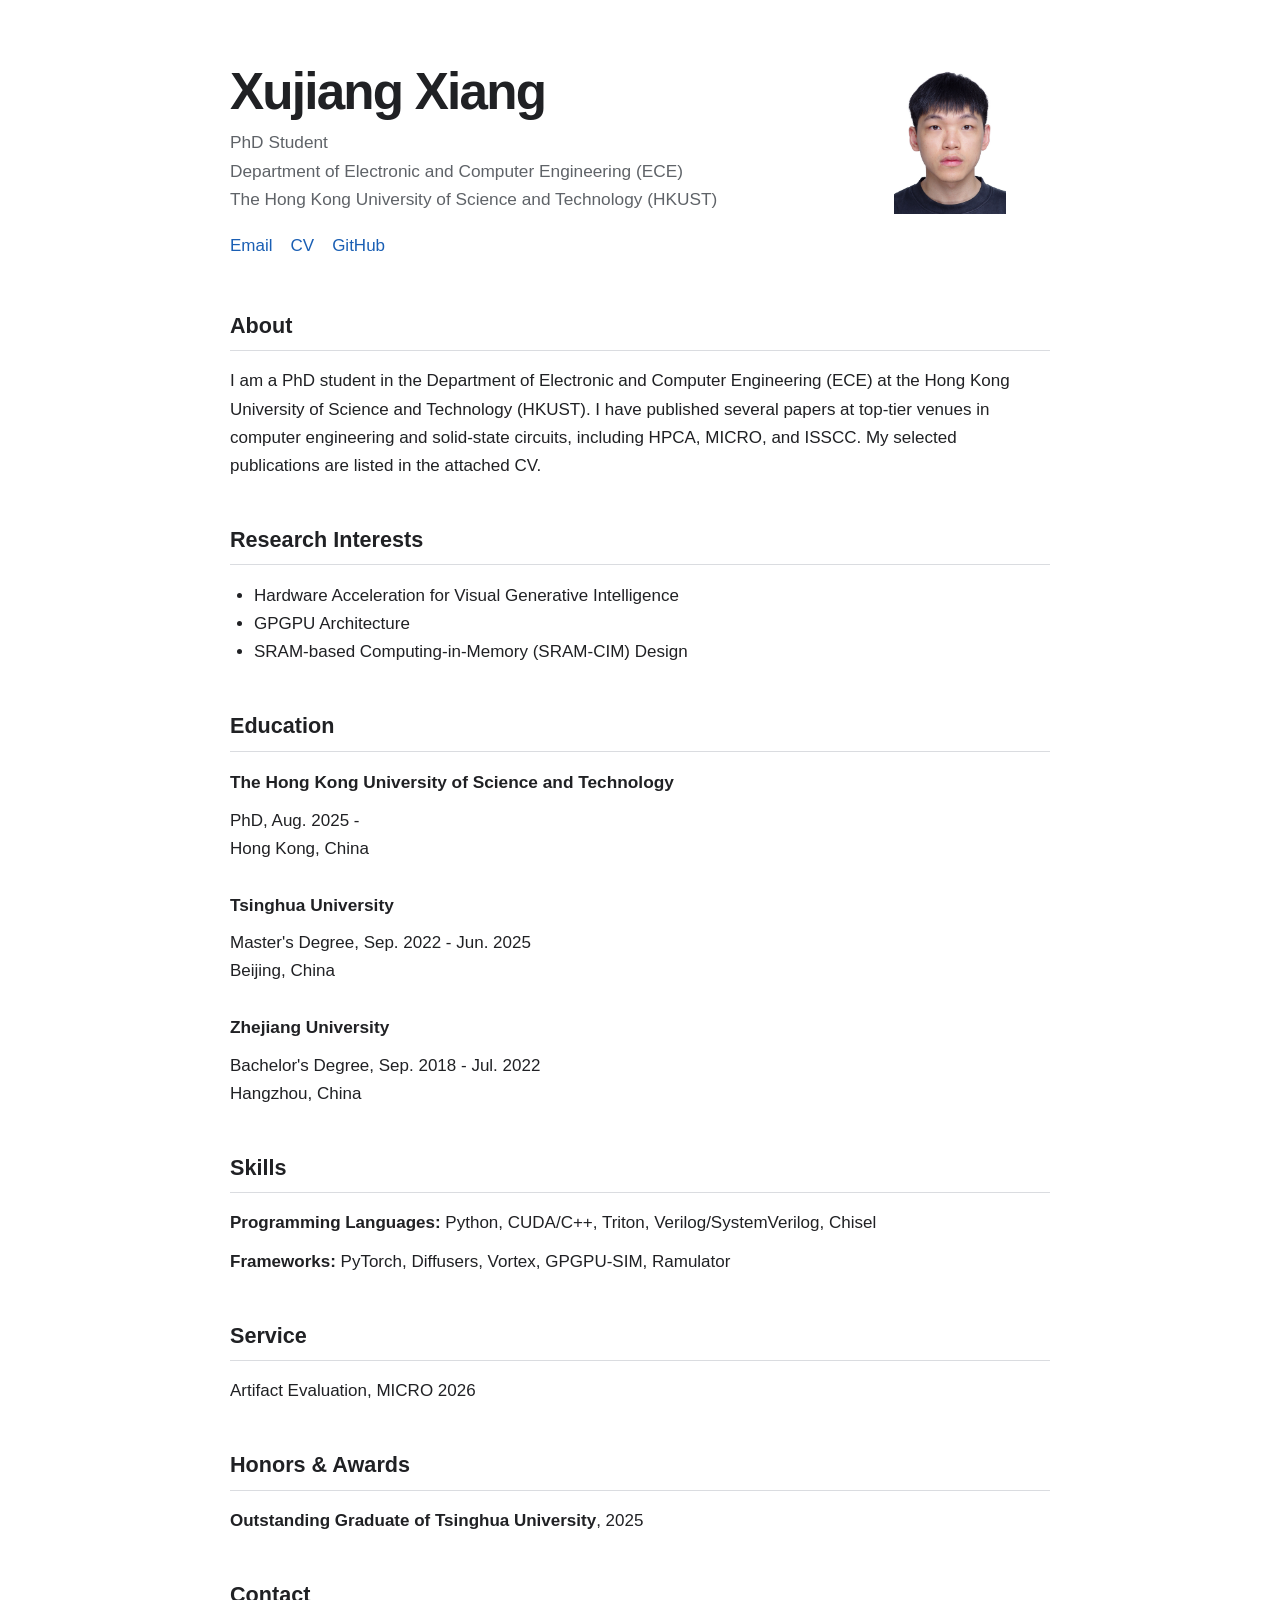
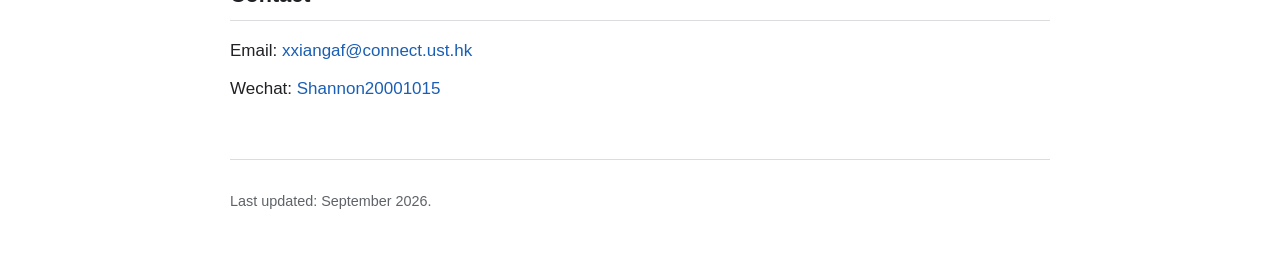
==== index.html @ cbf70832 "Add files via upload" ====
<!DOCTYPE html>
<html lang="en">
<head>
  <meta charset="UTF-8" />
  <meta name="viewport" content="width=device-width, initial-scale=1.0" />
  <meta
    name="description"
    content="Personal academic homepage of Xujiang Xiang, PhD student in ECE at HKUST."
  />
  <title>Xujiang Xiang | Academic Homepage</title>
  <link rel="stylesheet" href="style.css" />

  <!-- Override the default square/cropped profile-photo style. -->
  <style>
    .profile-photo {
      width: 200px;
      height: 150px;
      flex: 0 0 200px;
      aspect-ratio: 4 / 3;
      object-fit: contain;
      object-position: center;
      border-radius: 8px;
    }

    @media (max-width: 640px) {
      .profile-photo {
        width: 160px;
        height: 120px;
        flex-basis: 160px;
      }
    }
  </style>
</head>

<body>
  <main class="container">
    <header class="hero">
      <div>
        <h1>Xujiang Xiang</h1>
        <p class="subtitle">
          PhD Student<br />
          Department of Electronic and Computer Engineering (ECE)<br />
          The Hong Kong University of Science and Technology (HKUST)
        </p>

        <nav class="links" aria-label="Profile links">
          <a href="mailto:xxiangaf@connect.ust.hk">Email</a>
          <a href="cv.pdf">CV</a>
          <a href="https://github.com/Tom-HKUST" target="_blank" rel="noopener noreferrer">GitHub</a>
        </nav>
      </div>

      <img
        class="profile-photo"
        src="photo.jpg"
        alt="Portrait of Xujiang Xiang"
      />
    </header>

    <section>
      <h2>About</h2>
      <p>
        I am a PhD student in the Department of Electronic and Computer
        Engineering (ECE) at the Hong Kong University of Science and
        Technology (HKUST). I have published several papers at top-tier venues in computer engineering and solid-state circuits, including HPCA, MICRO, and ISSCC. 
        My selected publications are listed in the attached CV.
      </p>
    </section>

    <section>
      <h2>Research Interests</h2>
      <ul>
        <li>Hardware Acceleration for Visual Generative Intelligence</li>
        <li>GPGPU Architecture</li>
        <li>SRAM-based Computing-in-Memory (SRAM-CIM) Design</li>
      </ul>
    </section>

    <section>
      <h2>Education</h2>

      <article class="item">
        <h3>The Hong Kong University of Science and Technology</h3>
        <p>
          PhD, Aug. 2025 -<br />
          Hong Kong, China
        </p>
      </article>

      <article class="item">
        <h3>Tsinghua University</h3>
        <p>
          Master's Degree, Sep. 2022 - Jun. 2025<br />
          Beijing, China
        </p>
      </article>

      <article class="item">
        <h3>Zhejiang University</h3>
        <p>
          Bachelor's Degree, Sep. 2018 - Jul. 2022<br />
          Hangzhou, China
        </p>
      </article>
    </section>

    <section>
      <h2>Skills</h2>
      <p>
        <strong>Programming Languages:</strong>
        Python, CUDA/C++, Triton, Verilog/SystemVerilog, Chisel
      </p>
      <p>
        <strong>Frameworks:</strong>
        PyTorch, Diffusers, Vortex, GPGPU-SIM, Ramulator
      </p>
    </section>

    <section>
      <h2>Service</h2>
      <p>
        Artifact Evaluation, MICRO 2026
      </p>
    </section>

    <section>
      <h2>Honors &amp; Awards</h2>
      <p>
        <strong>Outstanding Graduate of Tsinghua University</strong>, 2025
      </p>
    </section>

    <section>
      <h2>Contact</h2>
      <p>
        Email:
        <a href="mailto:xxiangaf@connect.ust.hk">xxiangaf@connect.ust.hk</a>
      </p>
      <p>
        Wechat:
        <a >Shannon20001015</a>
      </p>      
    </section>

    <footer>
      <p>Last updated: September 2026.</p>
    </footer>
  </main>
</body>
</html>
---- style.css ----
/* Simple academic homepage */

:root {
  --text: #202124;
  --muted: #5f6368;
  --link: #1a5fb4;
  --border: #dadce0;
  --background: #ffffff;
  --max-width: 820px;
}

* {
  box-sizing: border-box;
}

html {
  scroll-behavior: smooth;
}

body {
  margin: 0;
  background: var(--background);
  color: var(--text);
  font-family:
    -apple-system, BlinkMacSystemFont, "Segoe UI", Roboto, Helvetica, Arial,
    sans-serif;
  font-size: 17px;
  line-height: 1.65;
}

.container {
  width: min(var(--max-width), calc(100% - 40px));
  margin: 0 auto;
  padding: 64px 0 40px;
}

.hero {
  display: flex;
  align-items: flex-start;
  justify-content: space-between;
  gap: 32px;
  margin-bottom: 48px;
}

h1 {
  margin: 0 0 8px;
  font-size: clamp(2.2rem, 6vw, 3.2rem);
  line-height: 1.1;
  letter-spacing: -0.035em;
}

.subtitle {
  margin: 0;
  color: var(--muted);
  font-size: 1.08rem;
}

.links,
.pub-links {
  display: flex;
  flex-wrap: wrap;
  gap: 10px 18px;
  margin-top: 18px;
}

a {
  color: var(--link);
  text-decoration: none;
}

a:hover,
a:focus {
  text-decoration: underline;
}

section {
  margin-top: 42px;
}

h2 {
  margin: 0 0 16px;
  padding-bottom: 7px;
  border-bottom: 1px solid var(--border);
  font-size: 1.35rem;
}

h3 {
  margin: 0;
  font-size: 1.08rem;
}

p {
  margin: 10px 0;
}

ul {
  padding-left: 24px;
}

.publication,
.item {
  margin: 0 0 28px;
}

.authors,
.venue {
  margin: 4px 0;
}

.venue {
  color: var(--muted);
}

.pub-links {
  margin-top: 6px;
  font-size: 0.95rem;
}

.profile-photo {
  width: 150px;
  height: 150px;
  flex: 0 0 150px;
  border-radius: 8px;
  object-fit: cover;
}

footer {
  margin-top: 56px;
  padding-top: 20px;
  border-top: 1px solid var(--border);
  color: var(--muted);
  font-size: 0.9rem;
}

@media (max-width: 640px) {
  .container {
    width: min(var(--max-width), calc(100% - 28px));
    padding-top: 36px;
  }

  .hero {
    flex-direction: column-reverse;
    gap: 20px;
  }

  .profile-photo {
    width: 120px;
    height: 120px;
    flex-basis: 120px;
  }
}
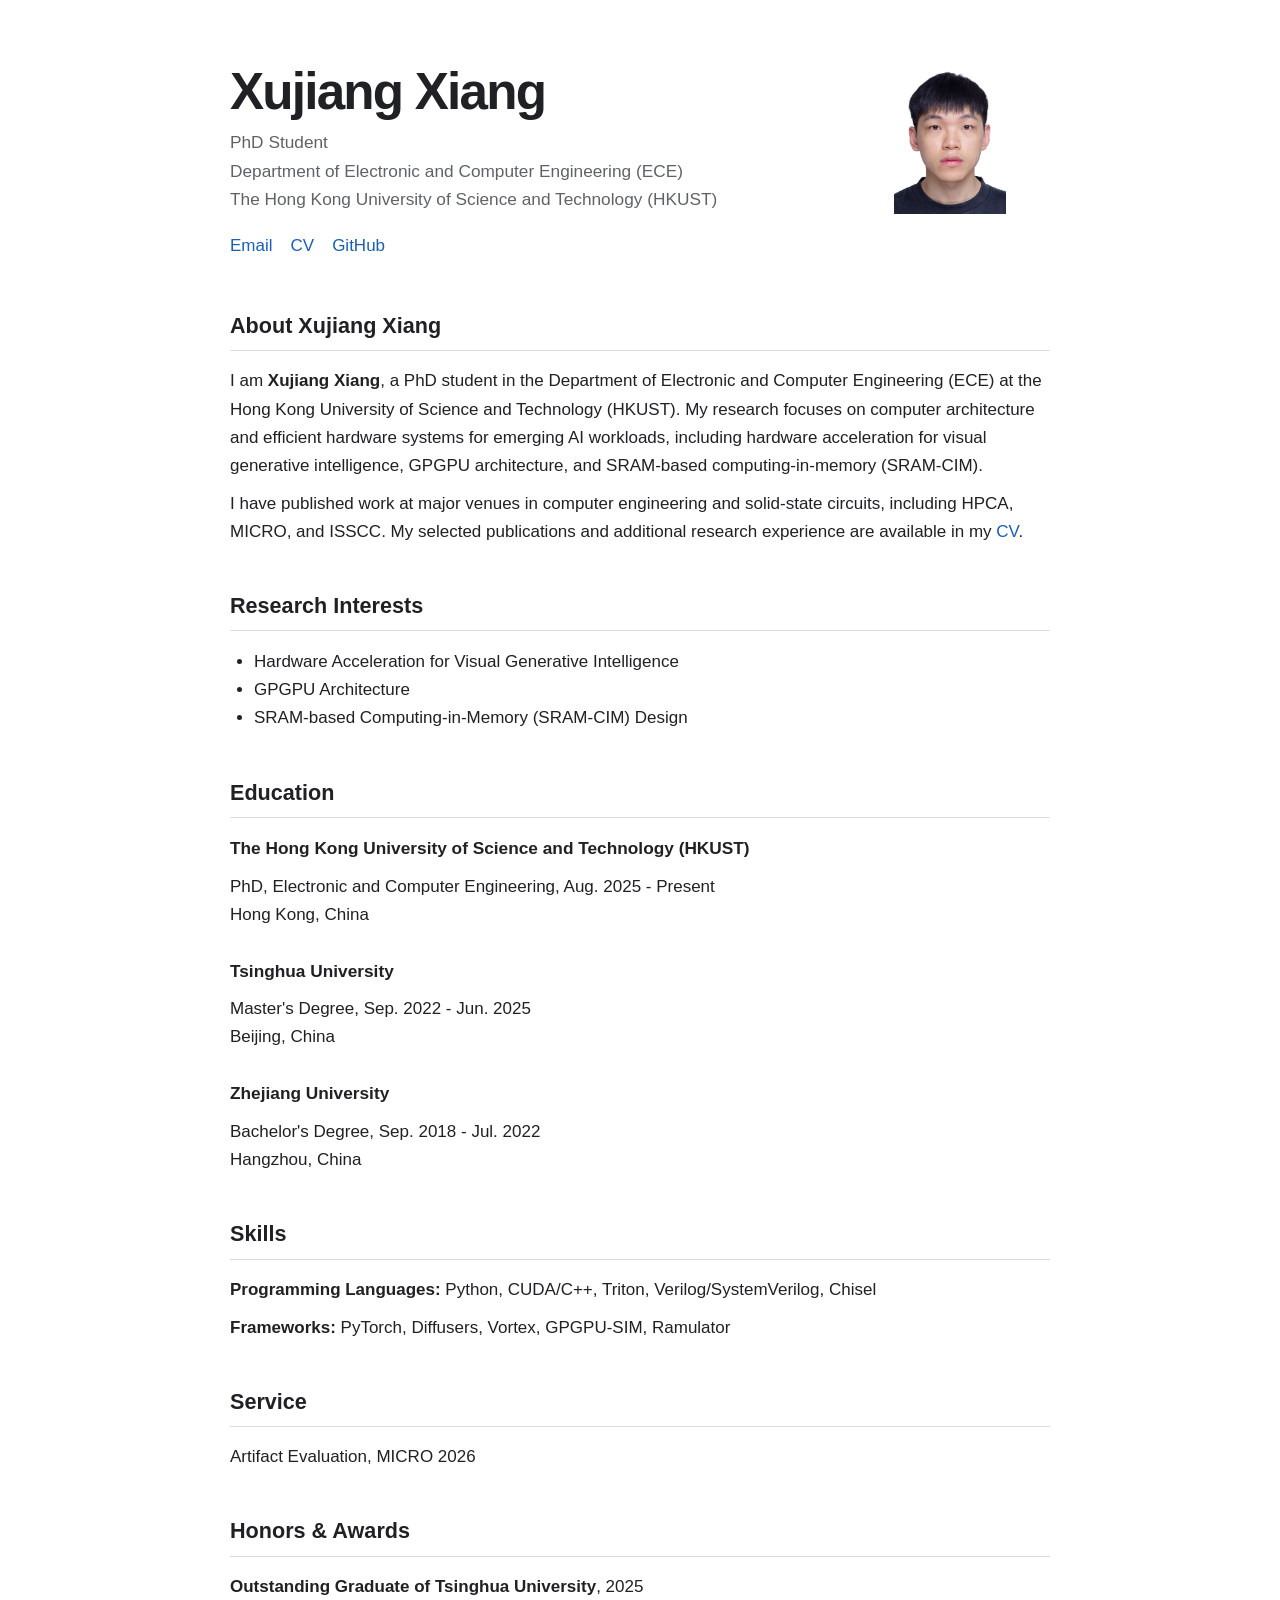
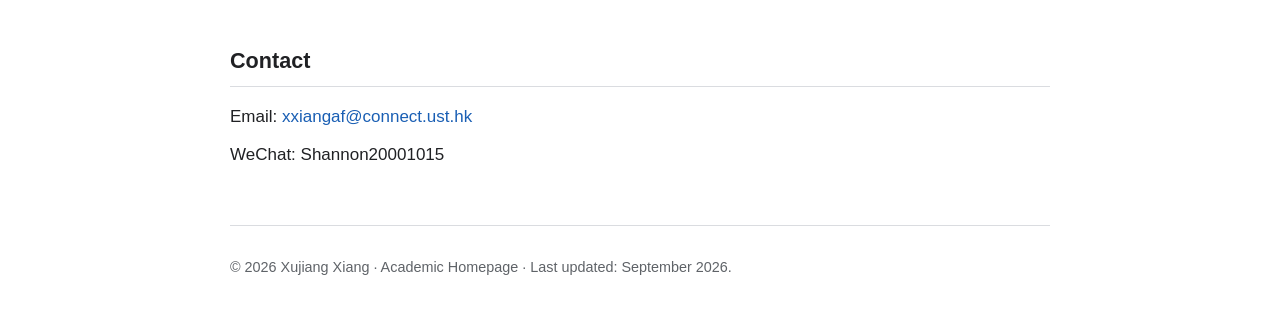
==== commit 5f31e956: "Add files via upload" ====
--- a/index.html
+++ b/index.html
@@ -3,14 +3,87 @@
 <head>
   <meta charset="UTF-8" />
   <meta name="viewport" content="width=device-width, initial-scale=1.0" />
+
+  <!-- Primary SEO -->
+  <title>Xujiang Xiang | HKUST ECE PhD Student | AI Hardware & Computer Architecture</title>
   <meta
     name="description"
-    content="Personal academic homepage of Xujiang Xiang, PhD student in ECE at HKUST."
-  />
-  <title>Xujiang Xiang | Academic Homepage</title>
+    content="Xujiang Xiang is a PhD student in Electronic and Computer Engineering at HKUST, researching AI hardware acceleration, GPGPU architecture, and SRAM-CIM."
+  />
+  <meta name="author" content="Xujiang Xiang" />
+  <meta
+    name="keywords"
+    content="Xujiang Xiang, HKUST, HKUST ECE, Electronic and Computer Engineering, AI hardware, hardware acceleration, GPGPU architecture, SRAM-CIM, computing-in-memory, computer architecture"
+  />
+  <meta name="robots" content="index, follow, max-image-preview:large" />
+  <link rel="canonical" href="https://Tom-HKUST.github.io/" />
+
+  <!-- Open Graph: useful when the homepage is shared -->
+  <meta property="og:type" content="profile" />
+  <meta property="og:title" content="Xujiang Xiang | HKUST ECE PhD Student" />
+  <meta
+    property="og:description"
+    content="Academic homepage of Xujiang Xiang, PhD student in ECE at HKUST. Research interests include AI hardware acceleration, GPGPU architecture, and SRAM-CIM."
+  />
+  <meta property="og:url" content="https://Tom-HKUST.github.io/" />
+  <meta property="og:image" content="https://Tom-HKUST.github.io/photo.jpg" />
+  <meta property="og:image:alt" content="Portrait of Xujiang Xiang" />
+  <meta property="profile:first_name" content="Xujiang" />
+  <meta property="profile:last_name" content="Xiang" />
+
+  <!-- Twitter/X preview -->
+  <meta name="twitter:card" content="summary" />
+  <meta name="twitter:title" content="Xujiang Xiang | HKUST ECE PhD Student" />
+  <meta
+    name="twitter:description"
+    content="Academic homepage of Xujiang Xiang, PhD student in ECE at HKUST."
+  />
+  <meta name="twitter:image" content="https://Tom-HKUST.github.io/photo.jpg" />
+
   <link rel="stylesheet" href="style.css" />
 
-  <!-- Override the default square/cropped profile-photo style. -->
+  <!-- Structured data: helps search engines understand that this page represents a person -->
+  <script type="application/ld+json">
+  {
+    "@context": "https://schema.org",
+    "@type": "Person",
+    "@id": "https://Tom-HKUST.github.io/#person",
+    "name": "Xujiang Xiang",
+    "givenName": "Xujiang",
+    "familyName": "Xiang",
+    "url": "https://Tom-HKUST.github.io/",
+    "image": "https://Tom-HKUST.github.io/photo.jpg",
+    "email": "mailto:xxiangaf@connect.ust.hk",
+    "jobTitle": "PhD Student",
+    "affiliation": {
+      "@type": "CollegeOrUniversity",
+      "name": "The Hong Kong University of Science and Technology",
+      "alternateName": "HKUST"
+    },
+    "alumniOf": [
+      {
+        "@type": "CollegeOrUniversity",
+        "name": "Tsinghua University"
+      },
+      {
+        "@type": "CollegeOrUniversity",
+        "name": "Zhejiang University"
+      }
+    ],
+    "knowsAbout": [
+      "Hardware Acceleration for Visual Generative Intelligence",
+      "GPGPU Architecture",
+      "SRAM-based Computing-in-Memory",
+      "Computer Architecture",
+      "AI Hardware Acceleration"
+    ],
+    "sameAs": [
+      "https://github.com/Tom-HKUST"
+    ]
+  }
+  </script>
+
+  <!-- Keep the profile image at 4:3 without cropping the original photo. -->
   <style>
     .profile-photo {
       width: 200px;
@@ -43,31 +116,45 @@
           The Hong Kong University of Science and Technology (HKUST)
         </p>
 
-        <nav class="links" aria-label="Profile links">
+        <nav class="links" aria-label="Xujiang Xiang profile links">
           <a href="mailto:xxiangaf@connect.ust.hk">Email</a>
           <a href="cv.pdf">CV</a>
-          <a href="https://github.com/Tom-HKUST" target="_blank" rel="noopener noreferrer">GitHub</a>
+          <a
+            href="https://github.com/Tom-HKUST"
+            target="_blank"
+            rel="me noopener noreferrer"
+          >GitHub</a>
         </nav>
       </div>
 
       <img
         class="profile-photo"
         src="photo.jpg"
-        alt="Portrait of Xujiang Xiang"
+        width="200"
+        height="150"
+        alt="Xujiang Xiang, PhD student in ECE at HKUST"
       />
     </header>
 
-    <section>
-      <h2>About</h2>
-      <p>
-        I am a PhD student in the Department of Electronic and Computer
-        Engineering (ECE) at the Hong Kong University of Science and
-        Technology (HKUST). I have published several papers at top-tier venues in computer engineering and solid-state circuits, including HPCA, MICRO, and ISSCC. 
-        My selected publications are listed in the attached CV.
-      </p>
-    </section>
-
-    <section>
+    <section id="about">
+      <h2>About Xujiang Xiang</h2>
+      <p>
+        I am <strong>Xujiang Xiang</strong>, a PhD student in the Department of
+        Electronic and Computer Engineering (ECE) at the Hong Kong University
+        of Science and Technology (HKUST). My research focuses on computer
+        architecture and efficient hardware systems for emerging AI workloads,
+        including hardware acceleration for visual generative intelligence,
+        GPGPU architecture, and SRAM-based computing-in-memory (SRAM-CIM).
+      </p>
+      <p>
+        I have published work at major venues in computer engineering and
+        solid-state circuits, including HPCA, MICRO, and ISSCC. My selected
+        publications and additional research experience are available in my
+        <a href="cv.pdf">CV</a>.
+      </p>
+    </section>
+
+    <section id="research">
       <h2>Research Interests</h2>
       <ul>
         <li>Hardware Acceleration for Visual Generative Intelligence</li>
@@ -76,13 +163,13 @@
       </ul>
     </section>
 
-    <section>
+    <section id="education">
       <h2>Education</h2>
 
       <article class="item">
-        <h3>The Hong Kong University of Science and Technology</h3>
+        <h3>The Hong Kong University of Science and Technology (HKUST)</h3>
         <p>
-          PhD, Aug. 2025 -<br />
+          PhD, Electronic and Computer Engineering, Aug. 2025 - Present<br />
           Hong Kong, China
         </p>
       </article>
@@ -104,7 +191,7 @@
       </article>
     </section>
 
-    <section>
+    <section id="skills">
       <h2>Skills</h2>
       <p>
         <strong>Programming Languages:</strong>
@@ -116,35 +203,34 @@
       </p>
     </section>
 
-    <section>
+    <section id="service">
       <h2>Service</h2>
-      <p>
-        Artifact Evaluation, MICRO 2026
-      </p>
-    </section>
-
-    <section>
+      <p>Artifact Evaluation, MICRO 2026</p>
+    </section>
+
+    <section id="honors">
       <h2>Honors &amp; Awards</h2>
       <p>
         <strong>Outstanding Graduate of Tsinghua University</strong>, 2025
       </p>
     </section>
 
-    <section>
+    <section id="contact">
       <h2>Contact</h2>
       <p>
         Email:
         <a href="mailto:xxiangaf@connect.ust.hk">xxiangaf@connect.ust.hk</a>
       </p>
       <p>
-        Wechat:
-        <a >Shannon20001015</a>
-      </p>      
+        WeChat: Shannon20001015
+      </p>
     </section>
 
     <footer>
-      <p>Last updated: September 2026.</p>
+      <p>
+        © 2026 Xujiang Xiang · Academic Homepage · Last updated: September 2026.
+      </p>
     </footer>
   </main>
 </body>
-</html>+</html>
